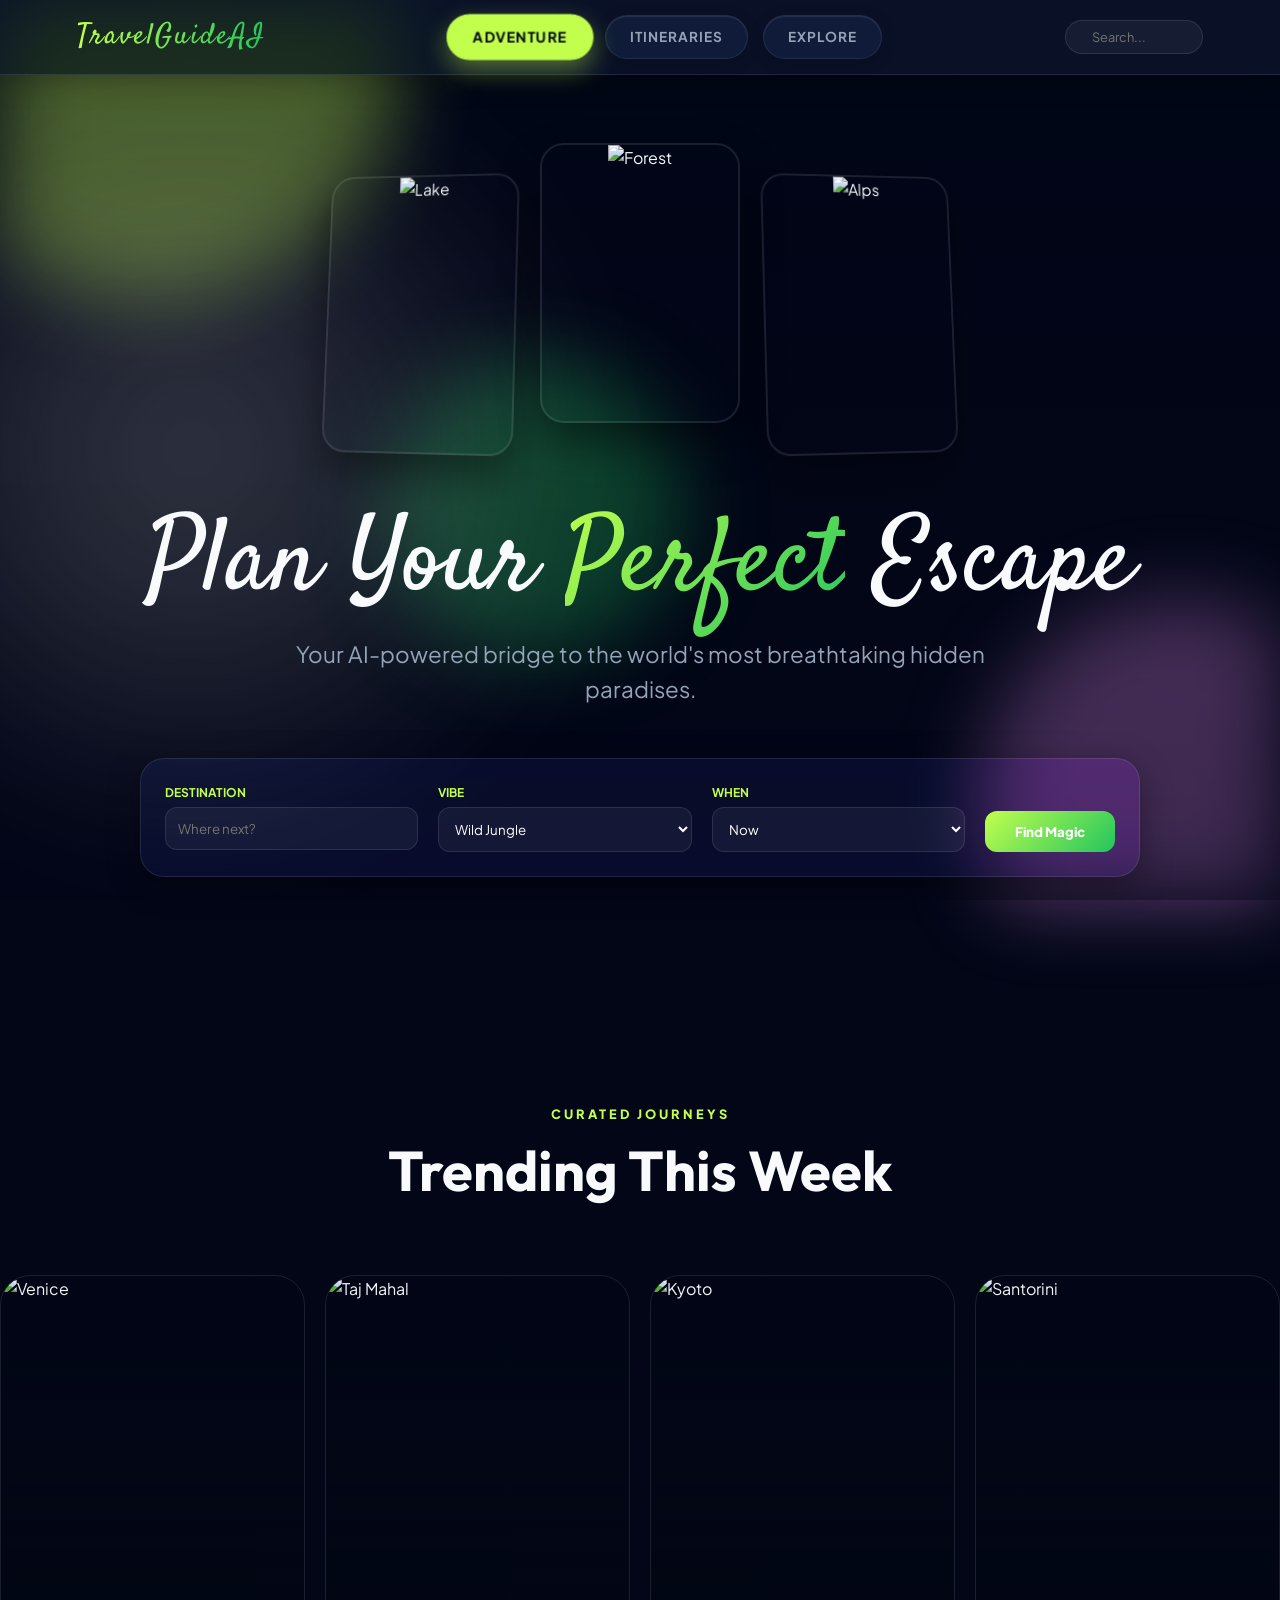
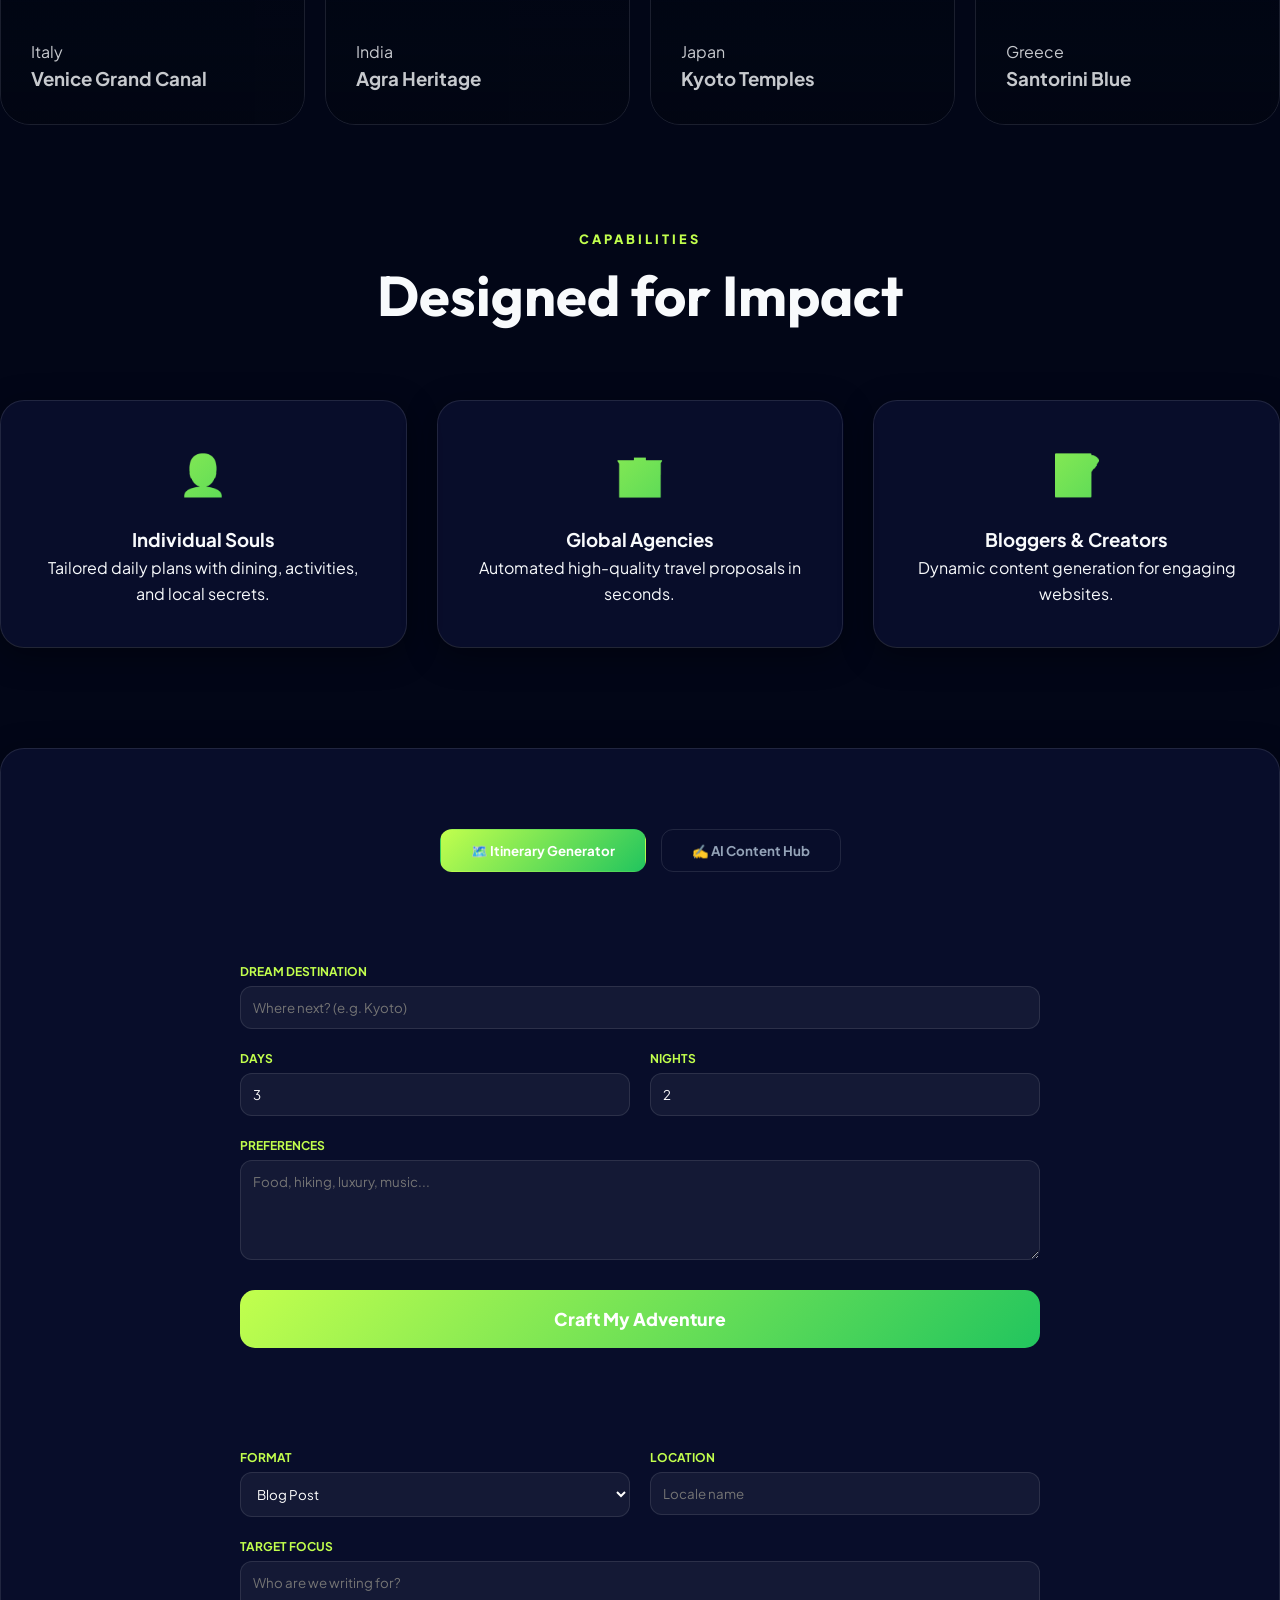
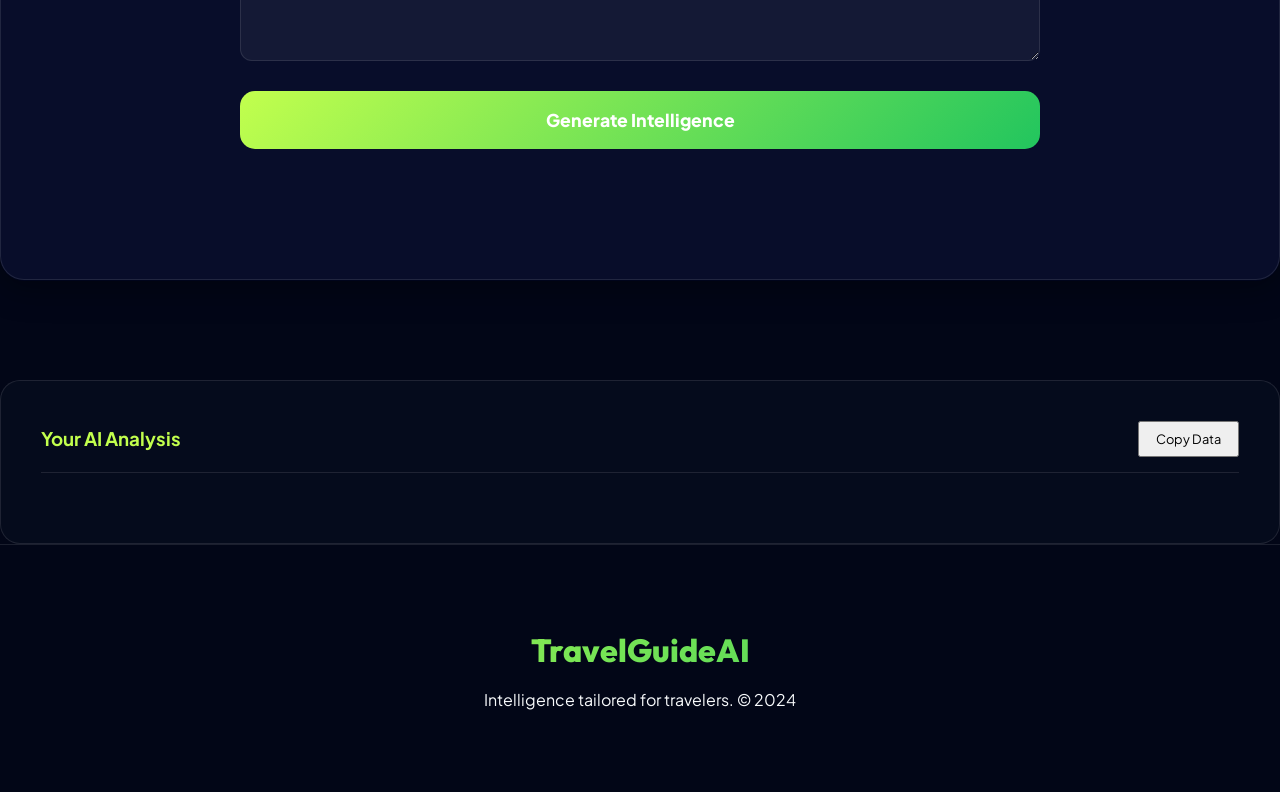
==== public/index.html @ 775c99f9 "Initial commit" ====
<!DOCTYPE html>
<html lang="en">

<head>
    <meta charset="UTF-8">
    <meta name="viewport" content="width=device-width, initial-scale=1.0">
    <title>TravelGuideAI | Next-Gen Intelligence</title>
    <meta name="description" content="Premium AI-powered travel planning and intelligence platform.">
    <link rel="stylesheet" href="style.css">
</head>


<body>
    <div class="leaf-container">
        <div class="leaf" style="left: 5%; animation-delay: 0s;"></div>
        <div class="leaf" style="left: 15%; animation-delay: 2s;"></div>
        <div class="leaf" style="left: 25%; animation-delay: 1s;"></div>
        <div class="leaf" style="left: 35%; animation-delay: 4s;"></div>
        <div class="leaf" style="left: 45%; animation-delay: 3s;"></div>
        <div class="leaf" style="left: 55%; animation-delay: 6s;"></div>
        <div class="leaf" style="left: 65%; animation-delay: 5s;"></div>
        <div class="leaf" style="left: 75%; animation-delay: 8s;"></div>
        <div class="leaf" style="left: 85%; animation-delay: 7s;"></div>
        <div class="leaf" style="left: 95%; animation-delay: 9s;"></div>
    </div>
    <div class="bg-blobs">
        <div class="blob blob-1"></div>
        <div class="blob blob-2"></div>
        <div class="blob blob-3"></div>
    </div>

    <nav>
        <div class="logo-capsule">
            <span class="logo">TravelGuideAI</span>
        </div>
        <div class="nav-links">
            <a href="#" class="active">Adventure</a>
            <a href="#generator">Itineraries</a>
            <a href="#generator">Explore</a>
        </div>
        <div class="nav-search">
            <input type="text" placeholder="Search...">
        </div>
    </nav>

    <div class="hero">
        <div class="hero-bg-container">
            <div class="hero-bg layer-1"></div>
            <div class="hero-bg layer-2"></div>
            <div class="hero-bg layer-3"></div>
            <div class="hero-bg layer-4"></div>
            <div class="hero-mist"></div>
        </div>

        <div class="hero-gallery reveal active">
            <div class="hero-img-box">
                <img src="https://images.unsplash.com/photo-1501785888041-af3ef285b470?auto=format&fit=crop&w=400&q=80"
                    alt="Lake">
            </div>
            <div class="hero-img-box">
                <img src="https://images.unsplash.com/photo-1441974231531-c6227db76b6e?auto=format&fit=crop&w=400&q=80"
                    alt="Forest">
            </div>
            <div class="hero-img-box">
                <img src="https://images.unsplash.com/photo-1470770841072-f978cf4d019e?auto=format&fit=crop&w=400&q=80"
                    alt="Alps">
            </div>
        </div>
        <h1 class="reveal active">Plan Your <span>Perfect</span> Escape</h1>
        <p class="reveal active">Your AI-powered bridge to the world's most breathtaking hidden paradises.</p>

        <div class="search-container glass-panel reveal active">
            <div class="search-field">
                <label>Destination</label>
                <input type="text" placeholder="Where next?">
            </div>
            <div class="search-field">
                <label>Vibe</label>
                <select>
                    <option>Wild Jungle</option>
                    <option>Alpine Soul</option>
                    <option>Hidden Beaches</option>
                    <option>Ancient Trails</option>
                </select>
            </div>
            <div class="search-field">
                <label>When</label>
                <select>
                    <option>Now</option>
                    <option>Next Week</option>
                    <option>Flexible</option>
                </select>
            </div>
            <button class="search-btn">Find Magic</button>
        </div>
    </div>

    <main>
        <section class="reveal">
            <div class="section-header">
                <span>Curated Journeys</span>
                <h2>Trending This Week</h2>
            </div>

            <div class="destinations-grid">
                <div class="dest-card">
                    <img src="https://images.unsplash.com/photo-1523906834658-6e24ef2386f9?auto=format&fit=crop&w=600&q=80"
                        alt="Venice">
                    <div class="dest-overlay">
                        <span class="dest-tag">Italy</span>
                        <h3>Venice Grand Canal</h3>
                    </div>
                </div>
                <div class="dest-card">
                    <img src="https://images.unsplash.com/photo-1548013146-72479768bada?auto=format&fit=crop&w=600&q=80"
                        alt="Taj Mahal">
                    <div class="dest-overlay">
                        <span class="dest-tag">India</span>
                        <h3>Agra Heritage</h3>
                    </div>
                </div>
                <div class="dest-card">
                    <img src="https://images.unsplash.com/photo-1493976040374-85c8e12f0c0e?auto=format&fit=crop&w=600&q=80"
                        alt="Kyoto">
                    <div class="dest-overlay">
                        <span class="dest-tag">Japan</span>
                        <h3>Kyoto Temples</h3>
                    </div>
                </div>
                <div class="dest-card">
                    <img src="https://images.unsplash.com/photo-1533035350221-afc03314058e?auto=format&fit=crop&w=600&q=80"
                        alt="Santorini">
                    <div class="dest-overlay">
                        <span class="dest-tag">Greece</span>
                        <h3>Santorini Blue</h3>
                    </div>
                </div>
            </div>
        </section>

        <section class="reveal">
            <div class="section-header">
                <span>Capabilities</span>
                <h2>Designed for Impact</h2>
            </div>
            <div class="scenarios-grid">
                <div class="scenario-card glass-panel">
                    <div class="scenario-icon">👤</div>
                    <h3>Individual Souls</h3>
                    <p>Tailored daily plans with dining, activities, and local secrets.</p>
                </div>
                <div class="scenario-card glass-panel">
                    <div class="scenario-icon">🏢</div>
                    <h3>Global Agencies</h3>
                    <p>Automated high-quality travel proposals in seconds.</p>
                </div>
                <div class="scenario-card glass-panel">
                    <div class="scenario-icon">📝</div>
                    <h3>Bloggers & Creators</h3>
                    <p>Dynamic content generation for engaging websites.</p>
                </div>
            </div>
        </section>

        <section class="generator-section glass-panel reveal" id="generator">
            <div class="tabs">
                <button class="tab-btn active" data-tab="itinerary">🗺️ Itinerary Generator</button>
                <button class="tab-btn" data-tab="content">✍️ AI Content Hub</button>
            </div>

            <div class="tab-content active" id="itinerary-tab">
                <div class="card">
                    <form id="itinerary-form">
                        <div class="search-field" style="margin-bottom: 20px;">
                            <label>Dream Destination</label>
                            <input type="text" id="destination" placeholder="Where next? (e.g. Kyoto)" required>
                        </div>
                        <div style="display: grid; grid-template-columns: 1fr 1fr; gap: 20px; margin-bottom: 20px;">
                            <div class="search-field">
                                <label>Days</label>
                                <input type="number" id="days" min="1" value="3">
                            </div>
                            <div class="search-field">
                                <label>Nights</label>
                                <input type="number" id="nights" min="0" value="2">
                            </div>
                        </div>
                        <div class="search-field">
                            <label>Preferences</label>
                            <textarea id="preferences"
                                style="background: rgba(255,255,255,0.05); border: 1px solid var(--glass-border); border-radius: 12px; padding: 12px; color: white; min-height: 100px;"
                                placeholder="Food, hiking, luxury, music..."></textarea>
                        </div>
                        <button type="submit" class="primary-btn" id="generate-itinerary-btn">
                            <span class="btn-text">Craft My Adventure</span>
                            <span class="loader hidden"></span>
                        </button>
                    </form>
                </div>
            </div>

            <div class="tab-content" id="content-tab">
                <div class="card">
                    <form id="content-form">
                        <div style="display: grid; grid-template-columns: 1fr 1fr; gap: 20px; margin-bottom: 20px;">
                            <div class="search-field">
                                <label>Format</label>
                                <select id="content-type">
                                    <option value="Article">Blog Post</option>
                                    <option value="Destination Guide">Guide</option>
                                    <option value="Travel Tips">Tips</option>
                                </select>
                            </div>
                            <div class="search-field">
                                <label>Location</label>
                                <input type="text" id="content-destination" placeholder="Locale name" required>
                            </div>
                        </div>
                        <div class="search-field">
                            <label>Target Focus</label>
                            <textarea id="content-extra"
                                style="background: rgba(255,255,255,0.05); border: 1px solid var(--glass-border); border-radius: 12px; padding: 12px; color: white; min-height: 100px;"
                                placeholder="Who are we writing for?"></textarea>
                        </div>
                        <button type="submit" class="primary-btn" id="generate-content-btn">
                            <span class="btn-text">Generate Intelligence</span>
                            <span class="loader hidden"></span>
                        </button>
                    </form>
                </div>
            </div>
        </section>

        <section id="results" class="hidden">
            <div class="markdown-body reveal">
                <div
                    style="display: flex; justify-content: space-between; align-items: center; margin-bottom: 30px; border-bottom: 1px solid var(--glass-border); padding-bottom: 15px;">
                    <h3 style="color: var(--primary);">Your AI Analysis</h3>
                    <button class="nav-cta" id="copy-btn" style="padding: 8px 16px; font-size: 0.8rem;">Copy
                        Data</button>
                </div>
                <div id="results-content"></div>
            </div>
        </section>
    </main>

    <footer>
        <span class="footer-logo">TravelGuideAI</span>
        <p>Intelligence tailored for travelers. &copy; 2024</p>
    </footer>

    <script src="script.js"></script>
</body>

</html>
---- public/style.css ----
@import url('https://fonts.googleapis.com/css2?family=Outfit:wght@300;400;600;800&family=Plus+Jakarta+Sans:wght@300;400;600;800&family=Satisfy&display=swap');

:root {
    --primary: #c2ff4d;
    --secondary: #22c55e;
    --accent: #f093fb;
    --bg-dark: #020617;
    --surface: rgba(255, 255, 255, 0.03);
    --glass-border: rgba(255, 255, 255, 0.1);
    --text-main: #f8fafc;
    --text-dim: #94a3b8;
    --grad-blue: linear-gradient(135deg, #c2ff4d 0%, #22c55e 100%);
    --shadow-glow: 0 0 30px rgba(194, 255, 77, 0.15);
}

@keyframes blob-float {

    0%,
    100% {
        transform: translate(0, 0) scale(1);
    }

    33% {
        transform: translate(30px, -50px) scale(1.1);
    }

    66% {
        transform: translate(-20px, 20px) scale(0.9);
    }
}

@keyframes glass-shimmer {
    0% {
        background-position: -200% 0;
    }

    100% {
        background-position: 200% 0;
    }
}

@keyframes sway {
    0% {
        transform: scale(1.1) translate(0, 0);
    }

    50% {
        transform: scale(1.15) translate(-1%, -1%);
    }

    100% {
        transform: scale(1.1) translate(0, 0);
    }
}

@keyframes leaf-fall {
    0% {
        transform: translateY(-100px) translateX(0) rotate(0deg);
        opacity: 0;
    }

    10% {
        opacity: 0.6;
    }

    90% {
        opacity: 0.6;
    }

    100% {
        transform: translateY(100vh) translateX(100px) rotate(720deg);
        opacity: 0;
    }
}

.leaf-container {
    position: fixed;
    top: 0;
    left: 0;
    width: 100%;
    height: 100%;
    pointer-events: none;
    z-index: 100;
    overflow: hidden;
}

.leaf {
    position: absolute;
    width: 15px;
    height: 15px;
    background: var(--primary);
    border-radius: 0 100% 0 100%;
    opacity: 0;
    animation: leaf-fall 10s linear infinite;
}

* {
    margin: 0;
    padding: 0;
    box-sizing: border-box;
    font-family: 'Plus Jakarta Sans', sans-serif;
}

body {
    background: var(--bg-dark);
    color: var(--text-main);
    line-height: 1.6;
    overflow-x: hidden;
    min-height: 100vh;
}

/* Premium Background */
.bg-blobs {
    position: fixed;
    top: 0;
    left: 0;
    width: 100%;
    height: 100%;
    z-index: -3;
    overflow: hidden;
    filter: blur(40px);
}

.blob {
    position: absolute;
    border-radius: 50%;
    opacity: 0.4;
    animation: blob-float 20s infinite alternate cubic-bezier(0.45, 0, 0.55, 1);
}

.blob-1 {
    width: 500px;
    height: 500px;
    background: var(--primary);
    top: -200px;
    left: -100px;
    animation-delay: 0s;
}

.blob-2 {
    width: 400px;
    height: 400px;
    background: var(--accent);
    bottom: -100px;
    right: -100px;
    animation-delay: -5s;
}

.blob-3 {
    width: 300px;
    height: 300px;
    background: var(--secondary);
    top: 40%;
    left: 30%;
    animation-delay: -10s;
}

/* Global Liquid Glass Utility */
.glass-panel {
    background: var(--surface);
    backdrop-filter: saturate(180%);
    -webkit-backdrop-filter: saturate(180%);
    border: 1px solid var(--glass-border);
    border-radius: 24px;
    box-shadow: 0 8px 32px 0 rgba(0, 0, 0, 0.37);
}

/* Full-Width Horizontal Navigation */
nav {
    position: fixed;
    top: 0;
    left: 0;
    width: 100%;
    height: 75px;
    padding: 0 6%;
    display: flex;
    justify-content: space-between;
    align-items: center;
    z-index: 1000;
    background: rgba(15, 23, 42, 0.7);
    backdrop-filter: saturate(180%);
    border-bottom: 1px solid rgba(255, 255, 255, 0.1);
    box-shadow: 0 4px 30px rgba(0, 0, 0, 0.3);
}

.logo-capsule {
    display: flex;
    align-items: center;
}

.logo {
    font-family: 'Satisfy', cursive;
    font-size: 1.8rem;
    font-weight: 400;
    margin: 0;
    background: linear-gradient(90deg, #c2ff4d, #22c55e, #c2ff4d);
    background-size: 200% auto;
    -webkit-background-clip: text;
    background-clip: text;
    -webkit-text-fill-color: transparent;
    letter-spacing: 2px;
    animation: shine 4s linear infinite;
}

@keyframes shine {
    to {
        background-position: 200% center;
    }
}

.nav-links {
    display: flex;
    gap: 15px;
}

.nav-links a {
    text-decoration: none;
    color: var(--text-dim);
    font-weight: 700;
    font-size: 0.85rem;
    padding: 10px 24px;
    border-radius: 50px;
    position: relative;
    overflow: hidden;
    /* Springy Jelly Transition */
    transition: all 0.6s cubic-bezier(0.68, -0.6, 0.32, 1.6);
    text-transform: uppercase;
    letter-spacing: 1px;
    background: rgba(255, 255, 255, 0.03);
    border: 1px solid rgba(255, 255, 255, 0.08);
    backdrop-filter: saturate(180%);
    box-shadow: inset 0 1px 1px rgba(255, 255, 255, 0.1),
        0 4px 15px rgba(0, 0, 0, 0.2);
}

.nav-links a:hover {
    color: var(--primary);
    background: rgba(255, 255, 255, 0.08);
    transform: scale(1.1) translateY(-2px);
    border-color: var(--primary);
    box-shadow: 0 0 20px rgba(194, 255, 77, 0.3),
        inset 0 1px 5px rgba(255, 255, 255, 0.2);
}

.nav-links a.active {
    color: var(--bg-dark);
    background: var(--primary);
    border-color: var(--primary);
    box-shadow: 0 10px 25px rgba(194, 255, 77, 0.4);
    transform: scale(1.05);
}

.nav-links a:active {
    transform: scale(0.9) translateY(2px);
}

.nav-search {
    display: flex;
    align-items: center;
    background: rgba(255, 255, 255, 0.05);
    border: 1px solid rgba(255, 255, 255, 0.1);
    padding: 8px 18px;
    border-radius: 40px;
}

.nav-search input {
    background: transparent;
    border: none;
    color: white;
    font-size: 0.8rem;
    width: 100px;
    outline: none;
    padding-left: 8px;
}

.nav-search i {
    color: var(--text-dim);
    font-size: 0.9rem;
}

/* Hero */
.hero {
    min-height: 100vh;
    display: flex;
    flex-direction: column;
    justify-content: center;
    align-items: center;
    text-align: center;
    padding: 100px 20px;
    position: relative;
    overflow: visible;
    /* Changed for zoom effect */
}

.hero-bg-container {
    position: fixed;
    top: 0;
    left: 0;
    width: 100%;
    height: 100%;
    z-index: -1;
    overflow: hidden;
}

.hero-mist {
    position: absolute;
    top: 0;
    left: -15%;
    width: 60%;
    height: 100%;
    background: radial-gradient(circle at center, rgba(255, 255, 255, 0.3) 0%, transparent 70%);
    filter: blur(80px);
    pointer-events: none;
    z-index: 11;
    opacity: 0.7;
    animation: mist-float 15s ease-in-out infinite alternate;
}

@keyframes mist-float {
    from {
        transform: translateX(0) scale(1);
    }

    to {
        transform: translateX(50px) scale(1.1);
    }
}

.hero-bg {
    position: absolute;
    top: 0;
    left: 0;
    width: 100%;
    height: 100%;
    background-size: cover;
    background-position: center;
    transition: transform 0.2s cubic-bezier(0.2, 0.8, 0.2, 1), opacity 0.8s ease;
    transform: scale(1.1);
    will-change: transform, opacity;
    opacity: 0;
}

.layer-1 {
    background: linear-gradient(rgba(2, 6, 23, 0.1), rgba(2, 6, 23, 0.4)), url('https://images.unsplash.com/photo-1441974231531-c6227db76b6e?ixlib=rb-4.0.3&auto=format&fit=crop&w=1920&q=80');
    opacity: 1;
    z-index: 1;
}

.layer-2 {
    background: linear-gradient(rgba(2, 6, 23, 0.2), rgba(2, 6, 23, 0.5)), url('https://images.unsplash.com/photo-1473448912268-2022ce9509d8?ixlib=rb-4.0.3&auto=format&fit=crop&w=1920&q=80');
    z-index: 2;
}

.layer-3 {
    background: linear-gradient(rgba(2, 6, 23, 0.3), rgba(2, 6, 23, 0.6)), url('https://images.unsplash.com/photo-1511497584788-876760111969?ixlib=rb-4.0.3&auto=format&fit=crop&w=1920&q=80');
    z-index: 3;
}

.layer-4 {
    background: linear-gradient(rgba(2, 6, 23, 0.4), rgba(2, 6, 23, 0.7)), url('https://images.unsplash.com/photo-1528127269322-539801943592?ixlib=rb-4.0.3&auto=format&fit=crop&w=1920&q=80');
    z-index: 4;
}

.hero h1 {
    font-family: 'Satisfy', cursive;
    font-size: 6.5rem;
    line-height: 1;
    margin-bottom: 20px;
    font-weight: 400;
    color: var(--white);
}

.hero h1 span {
    font-family: inherit;
    background: var(--grad-blue);
    -webkit-background-clip: text;
    background-clip: text;
    -webkit-text-fill-color: transparent;
}

.hero p {
    font-size: 1.4rem;
    color: var(--text-dim);
    max-width: 800px;
    margin-bottom: 50px;
}

/* Hero Image Gallery (Top) */
.hero-gallery {
    display: flex;
    gap: 20px;
    margin-bottom: 60px;
    perspective: 1000px;
}

.hero-img-box {
    width: 200px;
    height: 280px;
    border-radius: 24px;
    overflow: hidden;
    border: 2px solid var(--glass-border);
    box-shadow: 0 20px 40px rgba(0, 0, 0, 0.4);
    transform: rotateY(-10deg) rotateX(5deg);
    transition: 0.5s cubic-bezier(0.175, 0.885, 0.32, 1.275);
    animation: float-slow 6s ease-in-out infinite alternate;
}

.hero-img-box:nth-child(2) {
    transform: translateY(-30px) rotateY(0deg);
    animation-delay: -2s;
}

.hero-img-box:nth-child(3) {
    transform: rotateY(10deg) rotateX(5deg);
    animation-delay: -4s;
}

.hero-img-box img {
    width: 100%;
    height: 100%;
    object-fit: cover;
}

.hero-img-box:hover {
    transform: scale(1.1) rotateY(0deg) translateY(-20px);
    z-index: 10;
    border-color: var(--primary);
}

@keyframes float-slow {
    from {
        transform: translateY(0);
    }

    to {
        transform: translateY(-20px);
    }
}

/* Floating Search Bar */
.search-container {
    width: 90%;
    max-width: 1000px;
    padding: 24px;
    display: grid;
    grid-template-columns: repeat(3, 1fr) auto;
    gap: 20px;
    margin-bottom: -150px;
    z-index: 10;
}

.search-field {
    display: flex;
    flex-direction: column;
    gap: 5px;
    text-align: left;
}

.search-field label {
    font-size: 0.75rem;
    font-weight: 700;
    color: var(--primary);
    text-transform: uppercase;
}

.search-field input,
.search-field select {
    background: rgba(255, 255, 255, 0.05);
    border: 1px solid var(--glass-border);
    border-radius: 12px;
    padding: 12px;
    color: white;
    outline: none;
}

.search-btn {
    align-self: flex-end;
    padding: 12px 30px;
    background: var(--grad-blue);
    border: none;
    border-radius: 12px;
    color: white;
    font-weight: 800;
    cursor: pointer;
    transition: 0.3s;
}

/* Main Content Padding */
main {
    padding-top: 200px;
    max-width: 1300px;
    margin: 0 auto;
}

/* Gallery & Features */
.section-header {
    text-align: center;
    margin-bottom: 60px;
}

.section-header span {
    color: var(--primary);
    font-weight: 800;
    text-transform: uppercase;
    letter-spacing: 3px;
    font-size: 0.8rem;
}

.section-header h2 {
    font-size: 3.5rem;
    font-family: 'Outfit', sans-serif;
}

.destinations-grid {
    display: grid;
    grid-template-columns: repeat(4, 1fr);
    gap: 20px;
    margin-bottom: 100px;
}

.dest-card {
    height: 450px;
    border-radius: 30px;
    position: relative;
    overflow: hidden;
    border: 1px solid var(--glass-border);
}

.dest-card img {
    width: 100%;
    height: 100%;
    object-fit: cover;
    transition: 0.7s;
}

.dest-overlay {
    position: absolute;
    inset: 0;
    background: linear-gradient(to top, rgba(3, 7, 18, 0.9), transparent);
    padding: 30px;
    display: flex;
    flex-direction: column;
    justify-content: flex-end;
    opacity: 0.8;
    transition: 0.3s;
}

.dest-card:hover img {
    transform: scale(1.1);
}

.dest-card:hover .dest-overlay {
    opacity: 1;
}

/* Grid Cards */
.scenarios-grid {
    display: grid;
    grid-template-columns: repeat(3, 1fr);
    gap: 30px;
    margin-bottom: 100px;
}

.scenario-card {
    padding: 40px;
    text-align: center;
    transition: 0.4s;
}

.scenario-card:hover {
    background: rgba(255, 255, 255, 0.05);
    border-color: var(--primary);
    transform: translateY(-10px);
}

.scenario-icon {
    font-size: 2.5rem;
    margin-bottom: 20px;
    background: var(--grad-blue);
    -webkit-background-clip: text;
    background-clip: text;
    -webkit-text-fill-color: transparent;
}

/* Generator */
.generator-section {
    padding: 80px 40px;
    margin-bottom: 100px;
}

.tabs {
    display: flex;
    justify-content: center;
    gap: 15px;
    margin-bottom: 40px;
}

.tab-btn {
    padding: 12px 30px;
    border-radius: 12px;
    border: 1px solid var(--glass-border);
    background: transparent;
    color: var(--text-dim);
    font-weight: 700;
    cursor: pointer;
    transition: 0.3s;
}

.tab-btn.active {
    background: var(--grad-blue);
    color: white;
    border-color: transparent;
}

.card {
    padding: 50px;
    max-width: 900px;
    margin: 0 auto;
}

.primary-btn {
    width: 100%;
    padding: 18px;
    background: var(--grad-blue);
    border: none;
    border-radius: 15px;
    color: white;
    font-weight: 800;
    font-size: 1.1rem;
    cursor: pointer;
    margin-top: 30px;
}

/* Results Markdown */
.markdown-body {
    padding: 40px;
    border-radius: 20px;
    background: rgba(15, 23, 42, 0.3);
    border: 1px solid var(--glass-border);
    margin-top: 40px;
}

/* Footer */
footer {
    padding: 80px 20px;
    text-align: center;
    border-top: 1px solid var(--glass-border);
}

.footer-logo {
    font-family: 'Outfit', sans-serif;
    font-size: 2rem;
    font-weight: 800;
    background: var(--grad-blue);
    -webkit-background-clip: text;
    background-clip: text;
    -webkit-text-fill-color: transparent;
    margin-bottom: 10px;
    display: block;
}

/* Animations */
.reveal {
    opacity: 0;
    transform: translateY(30px);
    transition: 0.8s;
}

.reveal.active {
    opacity: 1;
    transform: translateY(0);
}

/* Mobile */
@media (max-width: 1024px) {
    .destinations-grid {
        grid-template-columns: repeat(2, 1fr);
    }

    .scenarios-grid {
        grid-template-columns: 1fr;
    }

    .search-container {
        grid-template-columns: 1fr;
        margin-bottom: 0;
        transform: none;
        margin-top: 20px;
    }
}

@media (max-width: 768px) {
    .hero h1 {
        font-size: 3.5rem;
    }

    nav {
        height: auto;
        padding: 15px;
        flex-direction: column;
        gap: 10px;
        top: 0;
        width: 100%;
        border-radius: 0;
    }
}
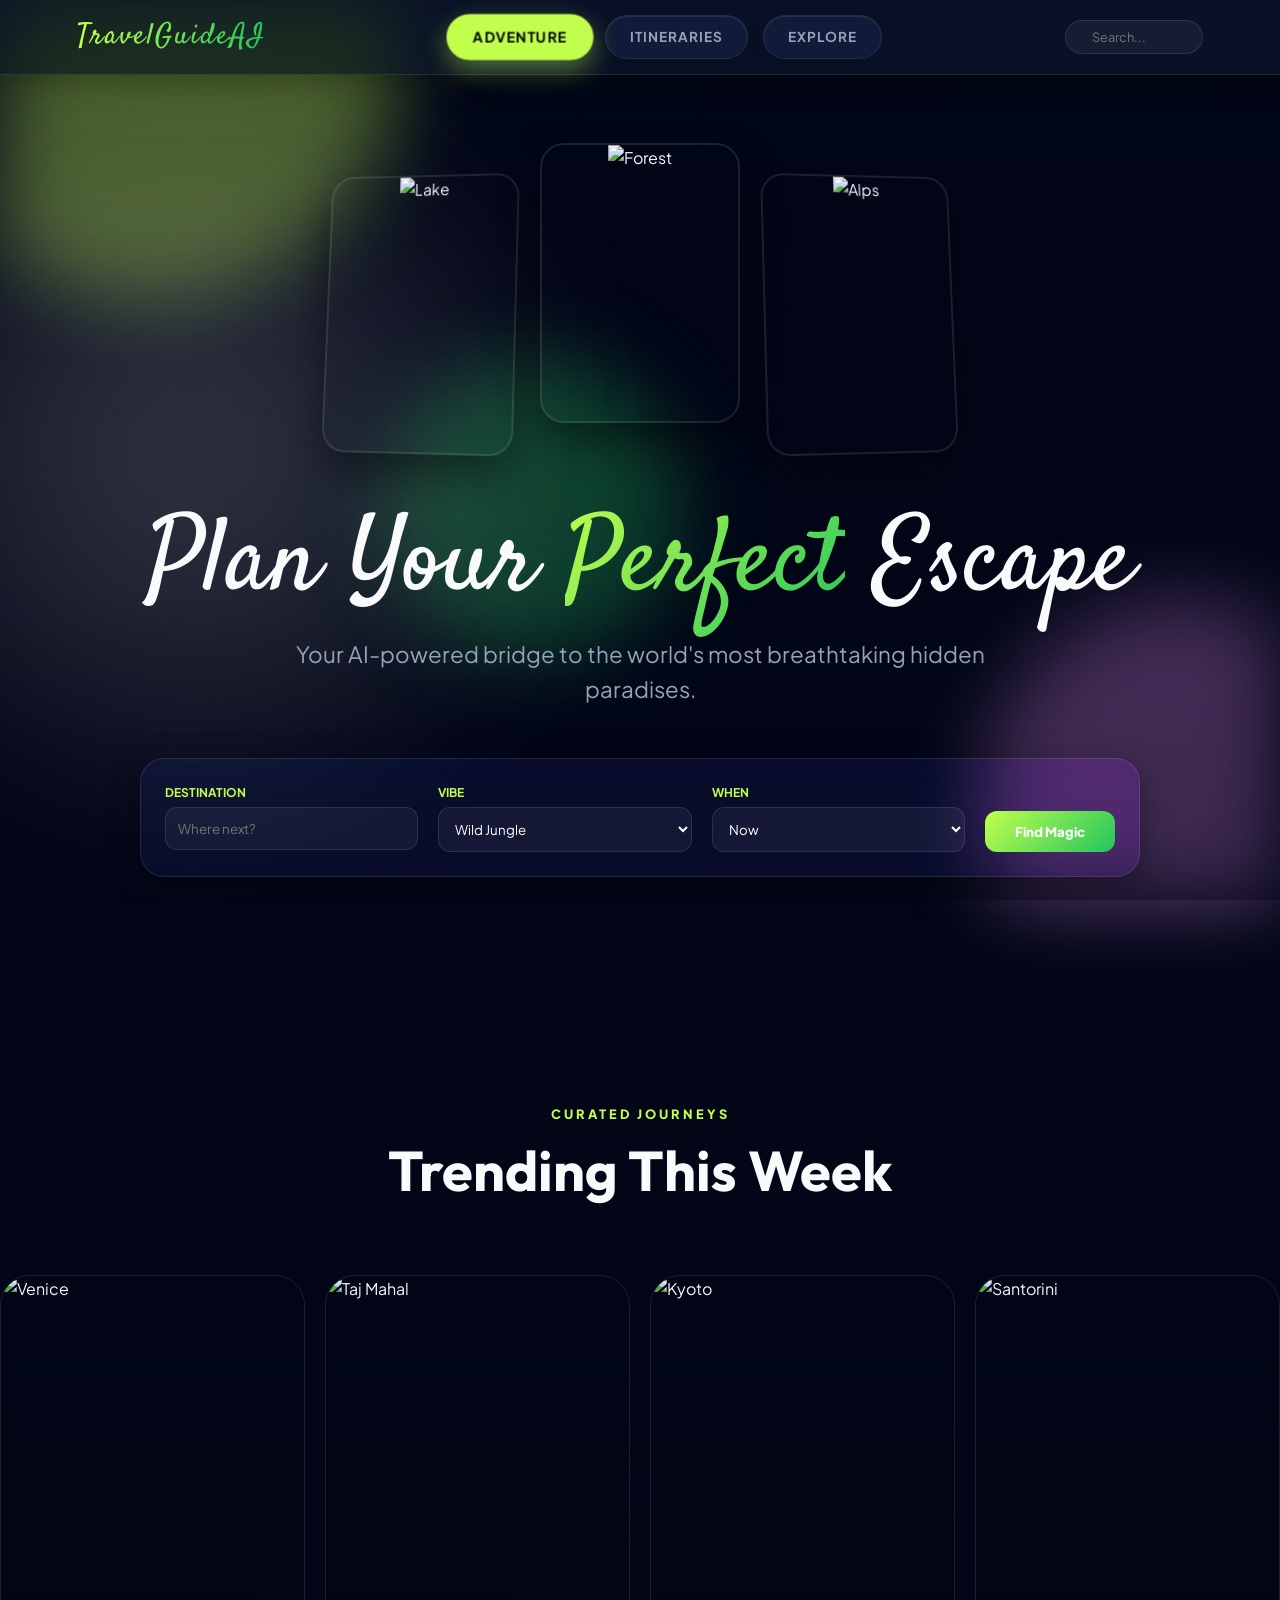
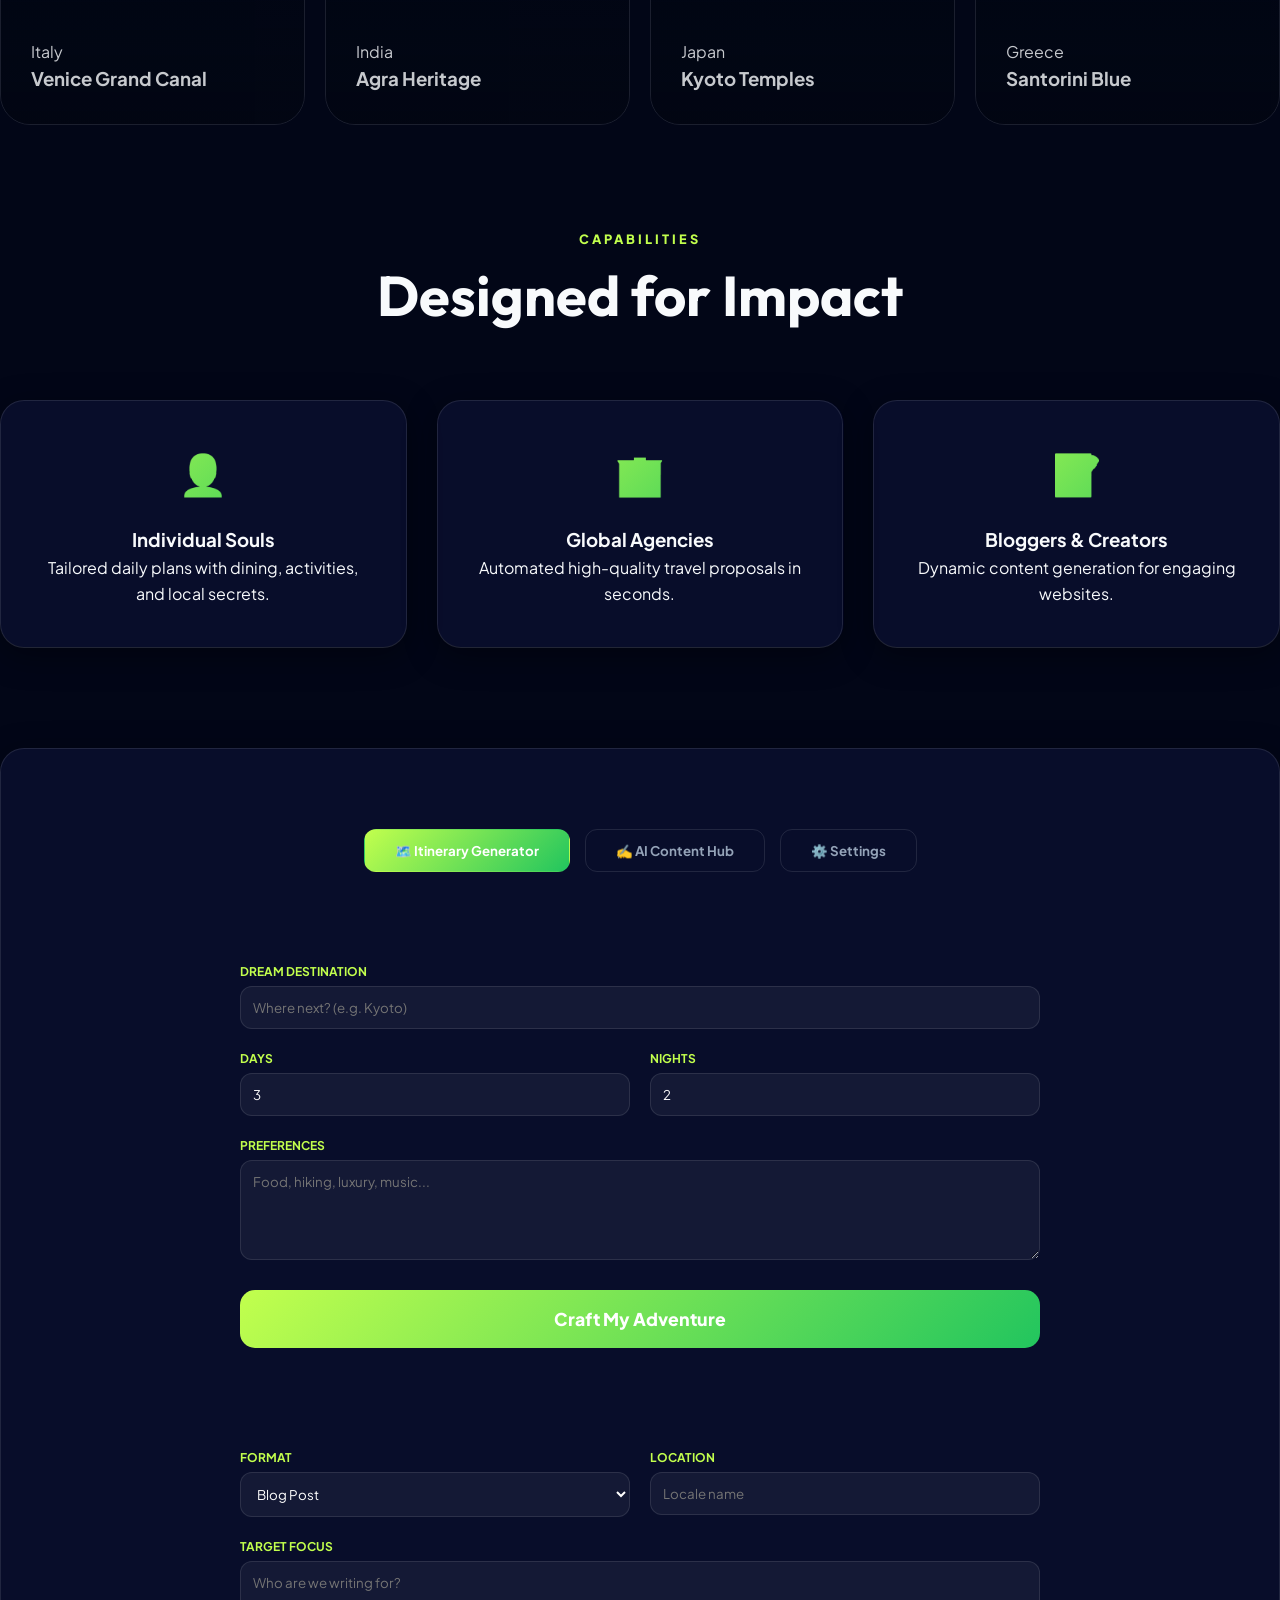
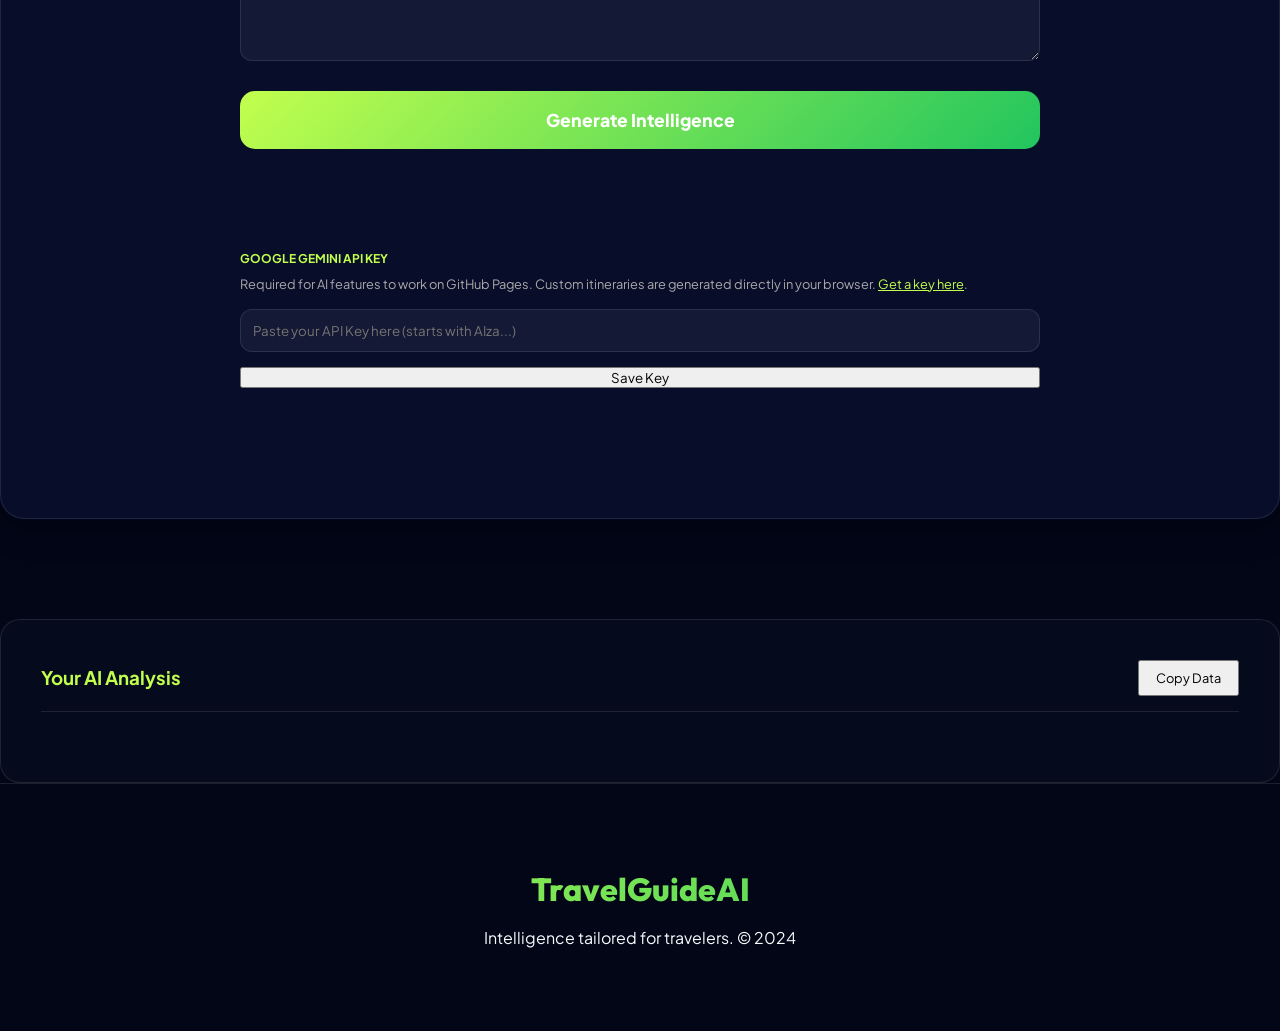
==== commit cbd8d998: "Refactor for client-side API usage to support GitHub Pages" ====
--- a/public/index.html
+++ b/public/index.html
@@ -166,6 +166,7 @@
             <div class="tabs">
                 <button class="tab-btn active" data-tab="itinerary">🗺️ Itinerary Generator</button>
                 <button class="tab-btn" data-tab="content">✍️ AI Content Hub</button>
+                <button class="tab-btn" data-tab="settings">⚙️ Settings</button>
             </div>
 
             <div class="tab-content active" id="itinerary-tab">
@@ -227,6 +228,23 @@
                             <span class="loader hidden"></span>
                         </button>
                     </form>
+                </div>
+            </div>
+
+            <div class="tab-content" id="settings-tab">
+                <div class="card">
+                    <div class="search-field">
+                        <label>Google Gemini API Key</label>
+                        <p style="font-size: 0.8rem; color: #aaa; margin-bottom: 10px;">
+                            Required for AI features to work on GitHub Pages. Custom itineraries are generated directly
+                            in your browser.
+                            <a href="https://aistudio.google.com/app/apikey" target="_blank"
+                                style="color: var(--primary);">Get a key here</a>.
+                        </p>
+                        <input type="password" id="api-key-input"
+                            placeholder="Paste your API Key here (starts with AIza...)" style="margin-bottom: 10px;">
+                        <button id="save-key-btn" class="nav-cta" style="width: 100%;">Save Key</button>
+                    </div>
                 </div>
             </div>
         </section>
